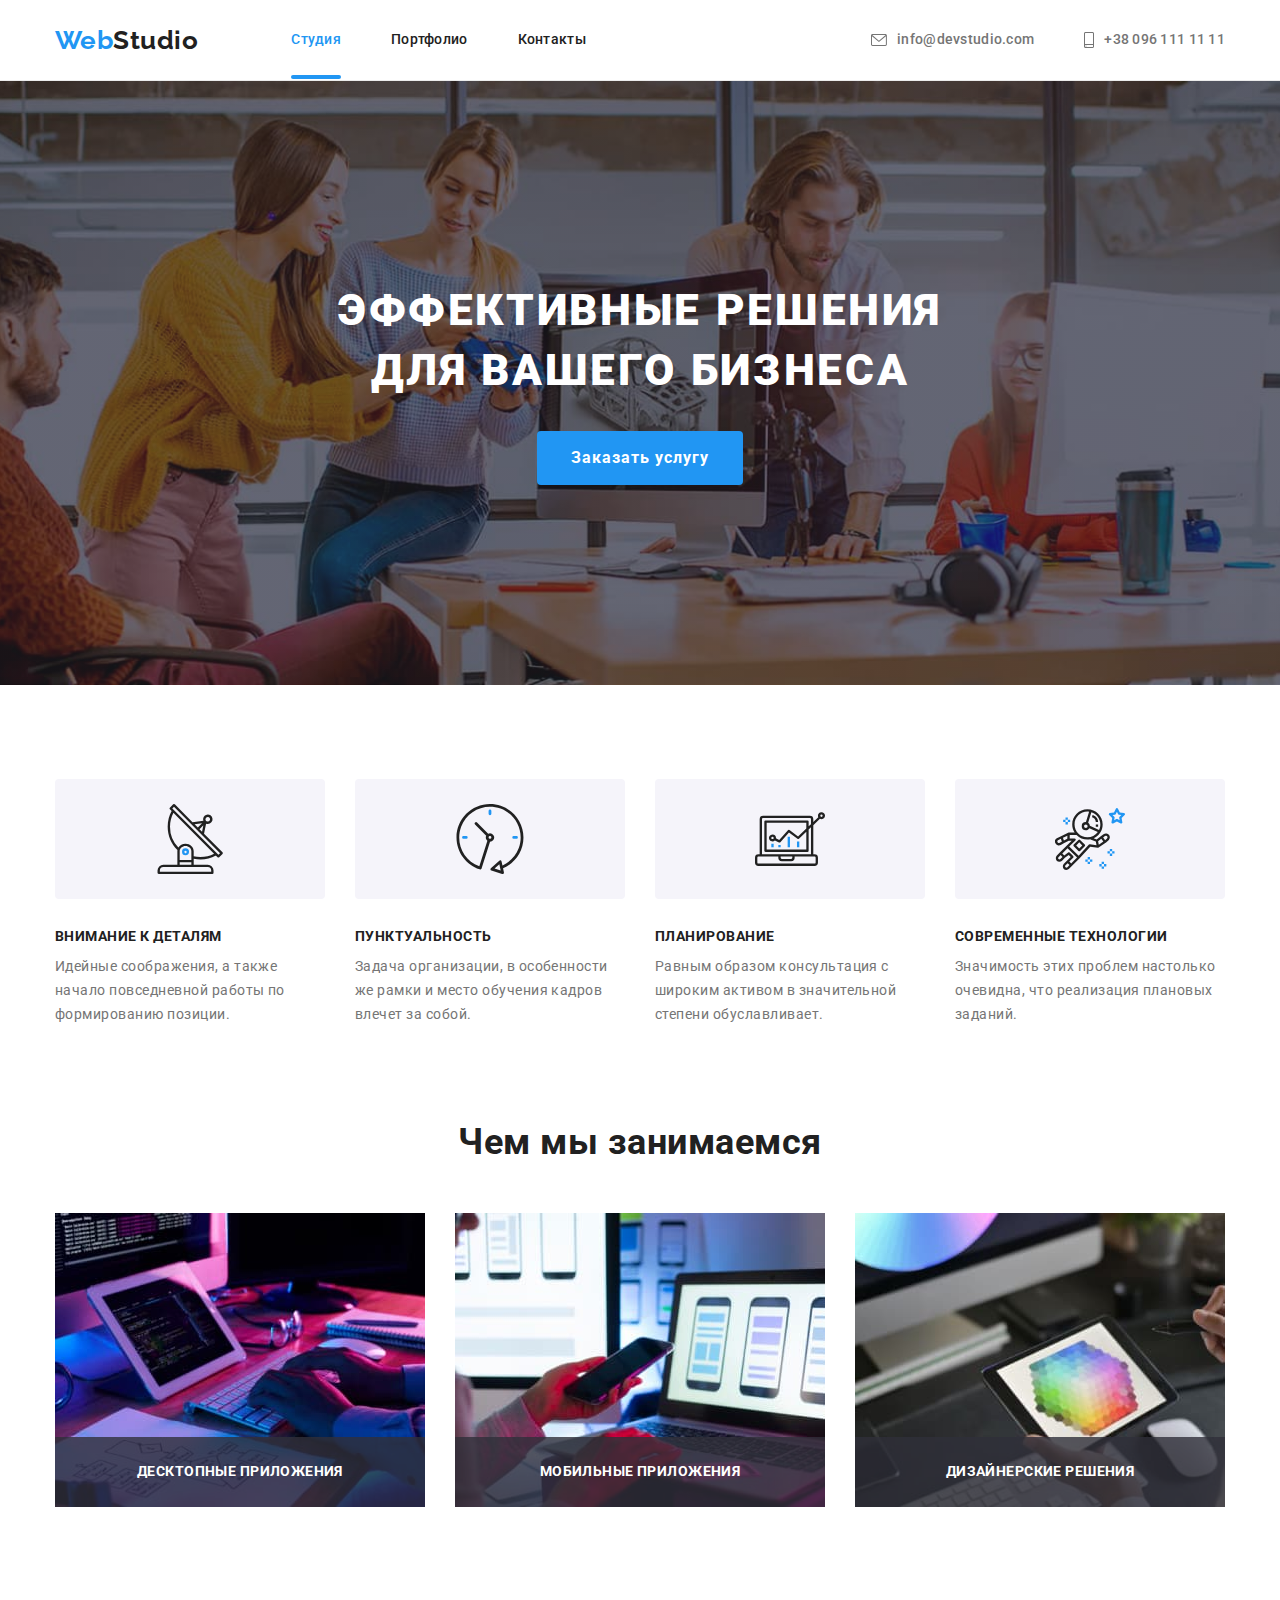
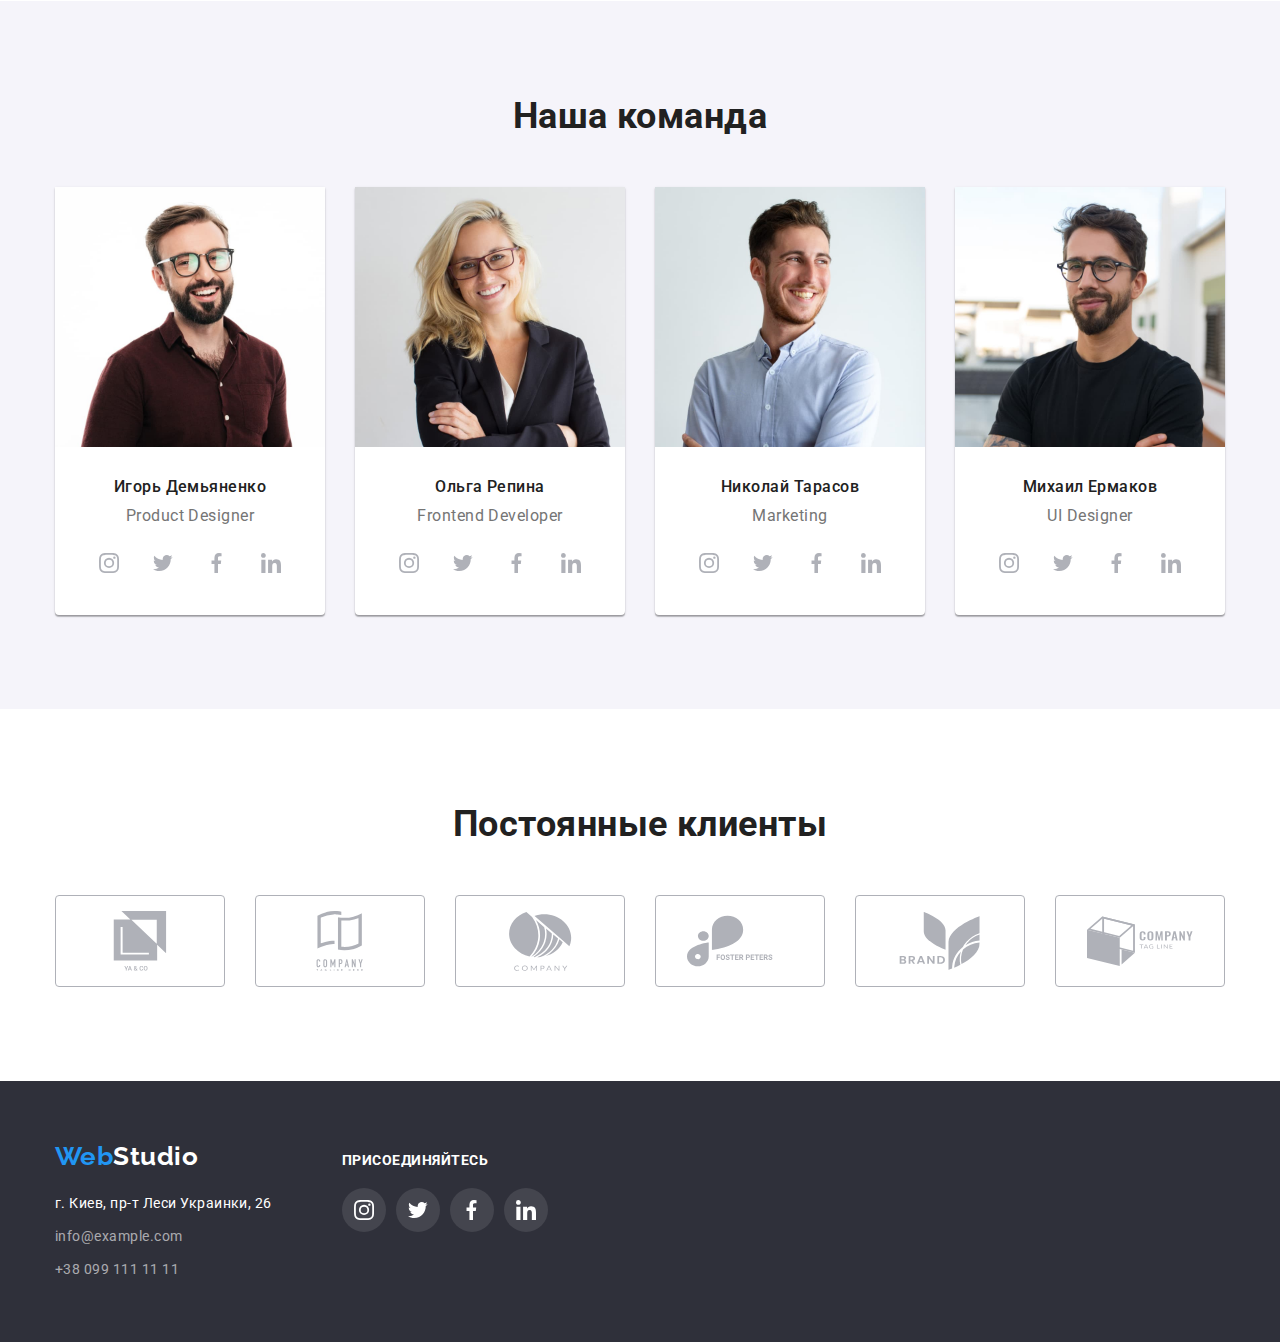
==== index.html @ 23d21b3f "+" ====
<!DOCTYPE html>
<html lang="ru">
  <head>
    <meta charset="UTF-8" />
    <meta http-equiv="X-UA-Compatible" content="IE=edge" />
    <meta name="viewport" content="width=device-width, initial-scale=1.0" />
    <title>Студия</title>
    <link
      rel="stylesheet"
      href="https://cdnjs.cloudflare.com/ajax/libs/modern-normalize/1.1.0/modern-normalize.min.css"
    />
    <link rel="preconnect" href="https://fonts.googleapis.com" />
    <link rel="preconnect" href="https://fonts.gstatic.com" crossorigin />
    <link
      href="https://fonts.googleapis.com/css2?family=Raleway:wght@700&family=Roboto:wght@400;500;700;900&display=swap"
      rel="stylesheet"
    />
    <link rel="stylesheet" href="./css/styles.css" />
  </head>
  <body>
    <!--Верхняя линия-->
    <header class="header">
      <div class="container navigation">
        <a href="./index.html" class="logo"><span class="logo-text">Web</span>Studio</a>
        <nav class="main-nav">
          <ul class="site-nav list">
            <li class="item"><a href="./index.html" class="link current">Студия</a></li>
            <li class="item"><a href="./portfolio.html" class="link">Портфолио</a></li>
            <li class="item"><a href="" class="link">Контакты</a></li>
          </ul>
        </nav>
        <ul class="contacts list">
          <li class="item">
            <a href="mailto:info@devstudio.com" class="link">
              <svg class="contacts-icon mail">
                <use href="./images/symbol.svg#icon-mail"></use>
              </svg>
              info@devstudio.com</a
            >
          </li>
          <li class="item">
            <a href="tel:+380961111111" class="link"
              ><svg class="contacts-icon">
                <use href="./images/symbol.svg#icon-phone"></use>
              </svg>
              +38 096 111 11 11</a
            >
          </li>
        </ul>
      </div>
    </header>

    <main>
      <!--Герой hero-->
      <section class="hero">
        <div class="container">
          <h1 class="hero-title">Эффективные решения для вашего бизнеса</h1>
          <button data-modal-open type="button" class="button herov">Заказать услугу</button>
        </div>
      </section>

      <!--Преимущества-->

      <section class="section nopading">
        <div class="container">
          <h2 class="visually-hidden">Почему именно мы?</h2>
          <ul class="advantage list">
            <li class="item">
              <div class="advantage-icon-place">
                <svg class="advantage-icon">
                  <use href="./images/symbol.svg#icon-group"></use>
                </svg>
              </div>
              <h3 class="title">Внимание к деталям</h3>
              <p class="text">
                Идейные соображения, а также начало повседневной работы по формированию позиции.
              </p>
            </li>
            <li class="item">
              <div class="advantage-icon-place">
                <svg class="advantage-icon">
                  <use href="./images/symbol.svg#icon-clock"></use>
                </svg>
              </div>
              <h3 class="title">Пунктуальность</h3>
              <p class="text">
                Задача организации, в особенности же рамки и место обучения кадров влечет за собой.
              </p>
            </li>
            <li class="item">
              <div class="advantage-icon-place">
                <svg class="advantage-icon">
                  <use href="./images/symbol.svg#icon-diagram"></use>
                </svg>
              </div>
              <h3 class="title">Планирование</h3>
              <p class="text">
                Равным образом консультация с широким активом в значительной степени обуславливает.
              </p>
            </li>
            <li class="item">
              <div class="advantage-icon-place">
                <svg class="advantage-icon">
                  <use href="./images/symbol.svg#icon-astronaut"></use>
                </svg>
              </div>
              <h3 class="title">Современные технологии</h3>
              <p class="text">
                Значимость этих проблем настолько очевидна, что реализация плановых заданий.
              </p>
            </li>
          </ul>
        </div>
      </section>

      <!--Чем мы занимаемся-->

      <section class="section">
        <div class="container">
          <h2 class="section-title">Чем мы занимаемся</h2>
          <ul class="examples list">
            <li class="item">
              <div class="item-icon">
                <img src="./images/1.jpg" alt="Пишем код для Windosw" width="370" />
                <p class="text">Десктопные приложения</p>
              </div>
            </li>
            <li class="item">
              <div class="item-icon">
                <img src="./images/2.jpg" alt="Пишем код для Android" width="370" />
                <p class="text">Мобильные приложения</p>
              </div>
            </li>
            <li class="item">
              <div class="item-icon">
                <img src="./images/3.jpg" alt="Пишем код для MacOS" width="370" />
                <p class="text">Дизайнерские решения</p>
              </div>
            </li>
          </ul>
        </div>
      </section>

      <!--Наша команда-->

      <section class="section second">
        <div class="container">
          <h2 class="section-title">Наша команда</h2>
          <ul class="team list">
            <li class="item">
              <img src="./images/4.jpg" alt="Фото Игоря Демьяненко" width="270" />
              <div class="team-text">
                <h3 class="title">Игорь Демьяненко</h3>
                <p class="text">Product Designer</p>
                <ul class="list social-links">
                  <li class="item">
                    <a class="social-links-icon" href="">
                      <svg class="social-icon">
                        <use href="./images/symbol.svg#icon-instagram"></use>
                      </svg>
                    </a>
                  </li>
                  <li class="item">
                    <a class="social-links-icon" href="">
                      <svg class="social-icon">
                        <use href="./images/symbol.svg#icon-twitter"></use>
                      </svg>
                    </a>
                  </li>
                  <li class="item">
                    <a class="social-links-icon" href="">
                      <svg class="social-icon">
                        <use href="./images/symbol.svg#icon-facebook"></use>
                      </svg>
                    </a>
                  </li>
                  <li class="item">
                    <a class="social-links-icon" href="">
                      <svg class="social-icon">
                        <use href="./images/symbol.svg#icon-linkedin"></use>
                      </svg>
                    </a>
                  </li>
                </ul>
              </div>
            </li>
            <li class="item">
              <img src="./images/5.jpg" alt="Фото Ольги Репиной" width="270" />
              <div class="team-text">
                <h3 class="title">Ольга Репина</h3>
                <p class="text">Frontend Developer</p>
                <ul class="list social-links">
                  <li class="item">
                    <a class="social-links-icon" href="">
                      <svg class="social-icon">
                        <use href="./images/symbol.svg#icon-instagram"></use>
                      </svg>
                    </a>
                  </li>
                  <li class="item">
                    <a class="social-links-icon" href="">
                      <svg class="social-icon">
                        <use href="./images/symbol.svg#icon-twitter"></use>
                      </svg>
                    </a>
                  </li>
                  <li class="item">
                    <a class="social-links-icon" href="">
                      <svg class="social-icon">
                        <use href="./images/symbol.svg#icon-facebook"></use>
                      </svg>
                    </a>
                  </li>
                  <li class="item">
                    <a class="social-links-icon" href="">
                      <svg class="social-icon">
                        <use href="./images/symbol.svg#icon-linkedin"></use>
                      </svg>
                    </a>
                  </li>
                </ul>
              </div>
            </li>
            <li class="item">
              <img src="./images/6.jpg" alt="Фото Николая Тарасова" width="270" />
              <div class="team-text">
                <h3 class="title">Николай Тарасов</h3>
                <p class="text">Marketing</p>
                <ul class="list social-links">
                  <li class="item">
                    <a class="social-links-icon" href="">
                      <svg class="social-icon">
                        <use href="./images/symbol.svg#icon-instagram"></use>
                      </svg>
                    </a>
                  </li>
                  <li class="item">
                    <a class="social-links-icon" href="">
                      <svg class="social-icon">
                        <use href="./images/symbol.svg#icon-twitter"></use>
                      </svg>
                    </a>
                  </li>
                  <li class="item">
                    <a class="social-links-icon" href="">
                      <svg class="social-icon">
                        <use href="./images/symbol.svg#icon-facebook"></use>
                      </svg>
                    </a>
                  </li>
                  <li class="item">
                    <a class="social-links-icon" href="">
                      <svg class="social-icon">
                        <use href="./images/symbol.svg#icon-linkedin"></use>
                      </svg>
                    </a>
                  </li>
                </ul>
              </div>
            </li>
            <li class="item">
              <img src="./images/7.jpg" alt="Фото Михаила Ермакова" width="270" />
              <div class="team-text">
                <h3 class="title">Михаил Ермаков</h3>
                <p class="text">UI Designer</p>
                <ul class="list social-links">
                  <li class="item">
                    <a class="social-links-icon" href="">
                      <svg class="social-icon">
                        <use href="./images/symbol.svg#icon-instagram"></use>
                      </svg>
                    </a>
                  </li>
                  <li class="item">
                    <a class="social-links-icon" href="">
                      <svg class="social-icon">
                        <use href="./images/symbol.svg#icon-twitter"></use>
                      </svg>
                    </a>
                  </li>
                  <li class="item">
                    <a class="social-links-icon" href="">
                      <svg class="social-icon">
                        <use href="./images/symbol.svg#icon-facebook"></use>
                      </svg>
                    </a>
                  </li>
                  <li class="item">
                    <a class="social-links-icon" href="">
                      <svg class="social-icon">
                        <use href="./images/symbol.svg#icon-linkedin"></use>
                      </svg>
                    </a>
                  </li>
                </ul>
              </div>
            </li>
          </ul>
        </div>
      </section>

      <!-- Наши клиенты -->
      <section class="section">
        <div class="container">
          <h2 class="section-title">Постоянные клиенты</h2>
          <ul class="list clients-list">
            <li class="item">
              <a class="clients-list-place" href="">
                <svg class="clients-list-icon">
                  <use href="./images/symbol.svg#icon-company-1"></use>
                </svg>
              </a>
            </li>
            <li class="item">
              <a class="clients-list-place" href="">
                <svg class="clients-list-icon">
                  <use href="./images/symbol.svg#icon-company-2"></use>
                </svg>
              </a>
            </li>
            <li class="item">
              <a class="clients-list-place" href="">
                <svg class="clients-list-icon">
                  <use href="./images/symbol.svg#icon-company-3"></use>
                </svg>
              </a>
            </li>
            <li class="item">
              <a class="clients-list-place" href="">
                <svg class="clients-list-icon">
                  <use href="./images/symbol.svg#icon-company-4"></use>
                </svg>
              </a>
            </li>
            <li class="item">
              <a class="clients-list-place" href="">
                <svg class="clients-list-icon">
                  <use href="./images/symbol.svg#icon-company-5"></use>
                </svg>
              </a>
            </li>
            <li class="item">
              <a class="clients-list-place" href="">
                <svg class="clients-list-icon">
                  <use href="./images/symbol.svg#icon-company-6"></use>
                </svg>
              </a>
            </li>
          </ul>
        </div>
      </section>
      <div class="backdrop is-hidden" data-modal>
        <div class="modal">
          <button data-modal-close class="close" type="button">
            <img src="./images/close.svg" alt="иконка закрыть окно" width="11" height="11" />
          </button>
        </div>
      </div>
    </main>
    <!--Подвал-->
    <footer class="footer">
      <div class="container footer-container">
        <div>
          <a href="./index.html" class="logo"
            ><span class="logo-text">Web</span><span class="logo-text-path">Studio</span></a
          >
          <address class="footer-address">
            <ul class="address list">
              <li class="item"><a href="" class="first">г. Киев, пр-т Леси Украинки, 26</a></li>
              <li class="item">
                <a href="mailto:info@example.com" class="link">info@example.com</a>
              </li>
              <li class="item"><a href="tel:+380991111111" class="link">+38 099 111 11 11</a></li>
            </ul>
          </address>
        </div>
        <div class="footer-links">
          <h2 class="title">Присоединяйтесь</h2>
          <ul class="list social-links">
            <li class="item">
              <a class="social-links-icon new" href="">
                <svg class="social-icon">
                  <use href="./images/symbol.svg#icon-instagram"></use>
                </svg>
              </a>
            </li>
            <li class="item">
              <a class="social-links-icon new" href="">
                <svg class="social-icon">
                  <use href="./images/symbol.svg#icon-twitter"></use>
                </svg>
              </a>
            </li>
            <li class="item">
              <a class="social-links-icon new" href="">
                <svg class="social-icon">
                  <use href="./images/symbol.svg#icon-facebook"></use>
                </svg>
              </a>
            </li>
            <li class="item">
              <a class="social-links-icon new" href="">
                <svg class="social-icon">
                  <use href="./images/symbol.svg#icon-linkedin"></use>
                </svg>
              </a>
            </li>
          </ul>
        </div>
      </div>
    </footer>
    <script src="./js/modal.js"></script>
  </body>
</html>
---- css/styles.css ----
:root {
  --primery-text-color: #757575;
  --title-text-color: #212121;
  --accent-text-color: #2196f3;
  --secondory-text-color: rgba(255, 255, 255, 0.6);
  --background-black-color: #2f303a;
  --background-white-color: #ffffff;
  --background-second-color: #e5e5e5;
  --background-alt-color: #f5f4fa;
  --border-color: #ececec;
  --border-color-second: #eeeeee;

  --icon-fill-color-primary: #afb1b8;
}
body {
  background-color: var(--background-white-color);
  color: var(--primery-text-color);
  font-family: Roboto, sans-serif;
  letter-spacing: 0.03em;
}
/* Убирает точку в списке */
.list {
  list-style: none;
}
/* Убирает подчеркивание у ссылок */
a {
  text-decoration: none;
}
img {
  display: block;
}
/* Нижняя граница у heder */
.header {
  border-bottom: 1px solid var(--border-color);
}
/* собирает весь header вместе */
.container.navigation {
  display: flex;
  align-items: center;
}
/* Скрывает логические заголовки */
.visually-hidden {
  position: absolute;
  width: 1px;
  height: 1px;
  margin: -1px;
  border: 0;
  padding: 0;

  white-space: nowrap;
  clip-path: inset(100%);
  clip: rect(0 0 0 0);
  overflow: hidden;
}
.section {
  padding-top: 94px;
  padding-bottom: 94px;
  /* border: 2px solid tomato;
  background-color: teal; */
}
/* убирает нижний падинг */
.section.nopading {
  padding-bottom: 0;
}
.container {
  /* border: 2px solid tomato; */
  padding: 0 15px;
  width: 1200px;
  margin-left: auto;
  margin-right: auto;
}
/* Логотип Logo  */
.logo {
  color: var(--title-text-color);
  font-family: Raleway, sans-serif;
  font-weight: 700;
  font-size: 26px;
  line-height: 1.19;

  /* border: 2px solid tomato; */
}
.logo-text {
  color: var(--accent-text-color);
}
/* main-nav */
.main-nav {
  margin-left: 93px;
}

/* site-nav */
.site-nav {
  display: flex;
  margin-top: 0;
  margin-bottom: 0;
  margin-left: 0;
  padding: 0;
}
.site-nav .link {
  display: block;
  padding-top: 32px;
  padding-bottom: 32px;
  /* outline: 2px solid tomato; */
}
.site-nav > .item:not(:last-child) {
  margin-right: 50px;
}

.site-nav .link {
  color: var(--title-text-color);
  font-weight: 500;
  font-size: 14px;
  line-height: 1.14;
  letter-spacing: 0.02em;

  /* css переход анимации */
  transition-property: color;
  transition-duration: 250ms;
  transition-timing-function: cubic-bezier(0.4, 0, 0.2, 1);
  transition-delay: 0ms;

  /* border: 2px solid tomato; */
}
.site-nav .link:hover,
.site-nav .link:focus {
  color: var(--accent-text-color);
}

/* показывает текущуюю страницу */

.site-nav .link.current {
  position: relative;
  display: block;
  color: var(--accent-text-color);
}

.site-nav .link.current::after {
  position: absolute;
  bottom: 1px;
  left: 0;
  content: '';
  width: 100%;
  height: 4px;
  border-radius: 2px;
  background-color: var(--accent-text-color);
}

/* contacts */
.contacts {
  display: flex;
  margin-left: auto;
  margin-top: 0;
  margin-bottom: 0;
  padding: 0;
}
.contacts > .item:not(:last-child) {
  margin-right: 50px;
}

/* иконки для heared */
.contacts-icon.mail {
  width: 16px;
  height: 12px;
}
.contacts-icon {
  width: 10px;
  height: 16px;
  margin-right: 10px;
  fill: currentColor;
}

.contacts > .item {
  display: flex;
  align-items: center;
  justify-content: center;
}
.contacts .link {
  padding-top: 32px;
  padding-bottom: 32px;
  /* outline: 2px solid tomato; */
  display: flex;
  align-items: center;
  color: var(--primery-text-color);
  font-weight: 500;
  font-size: 14px;
  line-height: 1.14;
  letter-spacing: 0.02em;

  /* css переход анимации */
  transition-property: color;
  transition-duration: 250ms;
  transition-timing-function: cubic-bezier(0.4, 0, 0.2, 1);
  transition-delay: 0ms;
}
.contacts .link:focus,
.contacts .link:hover {
  color: var(--accent-text-color);
}

/* hero */
.hero {
  text-align: center;
  padding-top: 200px;
  padding-bottom: 200px;
  background-color: var(--background-black-color);

  /* backgroung hero */
  max-width: 1600px;

  margin-left: auto;
  margin-right: auto;
  background-image: linear-gradient(to right, rgba(47, 48, 58, 0.4), rgba(47, 48, 58, 0.4)),
    url(../images/hero.jpg);
  background-repeat: no-repeat;
  background-size: cover;
  background-position: center;
}

.hero-title {
  width: 696px;
  margin-left: auto;
  margin-right: auto;
  margin-top: 0;
  margin-bottom: 30px;
  color: var(--background-white-color);
  font-weight: 900;
  font-size: 44px;
  line-height: 1.36;

  letter-spacing: 0.06em;
  text-transform: uppercase;
}
/* Заголовки h2 */
.section-title {
  margin-top: 0;
  margin-bottom: 50px;

  color: var(--title-text-color);
  font-weight: 700;
  font-size: 36px;
  line-height: 1.17;
  text-align: center;
}
/* фон не основной */

.section.second {
  background-color: var(--background-alt-color);
}

/* Преимущества advantage */
.advantage {
  display: flex;
  margin: 0;
  padding: 0;
}
.advantage-icon-place {
  display: flex;
  align-items: center;

  justify-content: center;
  width: 270px;
  height: 120px;
  /* border: 2px solid tomato; */
  margin-bottom: 30px;
  background-color: var(--background-alt-color);
  border-radius: 4px;
}
.advantage > .item {
  min-width: 270px;
}
.advantage > .item:not(:last-child) {
  margin-right: 30px;
}

/* advantage-icon Иконки */
.advantage-icon {
  height: 70px;
  width: 70px;
}

.advantage .title {
  margin-top: 0;
  margin-bottom: 10px;
  color: var(--title-text-color);
  font-weight: 700;
  font-size: 14px;
  line-height: 1.14;
  text-transform: uppercase;
}
.advantage .text {
  margin: 0;
  font-size: 14px;
  line-height: 1.71;
}

/*  <!--Чем мы занимаемся--> */
.section .examples {
  display: flex;
  flex-wrap: wrap;
  margin-top: 0;
  margin-bottom: 0;
  padding: 0;
  /* border: 2px solid tomato; */
}
.examples > .item:not(:last-child) {
  margin-right: 30px;
}
.item-icon {
  position: relative;
}
.examples .text {
  position: absolute;
  bottom: 0;

  margin: 0;
  height: 70px;
  width: 100%;
  padding-top: 27px;
  padding-bottom: 27px;
  font-weight: 700;
  font-size: 14px;
  line-height: 1.14;
  text-align: center;
  letter-spacing: 0.03em;
  text-transform: uppercase;
  background: rgba(47, 48, 58, 0.8);

  color: #ffffff;
}
/* <!--Наша команда--> */
.section .team {
  display: flex;
  text-align: center;
  margin: 0;
  padding: 0;
}
.team > .item {
  width: 270px;
  box-shadow: 0px 1px 3px rgba(0, 0, 0, 0.12), 0px 1px 1px rgba(0, 0, 0, 0.14),
    0px 2px 1px rgba(0, 0, 0, 0.2);
  border-radius: 0px 0px 4px 4px;
  background-color: var(--background-white-color);
}
.team > .item:not(:last-child) {
  margin-right: 30px;
}
.team-text {
  padding-top: 30px;
  padding-bottom: 30px;
}
.team .title {
  margin-top: 0;
  margin-bottom: 10px;
  color: var(--title-text-color);
  font-weight: 500;
  font-size: 16px;
  line-height: 1.19;
}
.team .text {
  margin-top: 0;
  margin-bottom: 16px;
  font-size: 16px;
  line-height: 1.19;
}

/* social-link */

.social-links {
  display: flex;
  justify-content: center;
  margin: 0;
  padding-left: 0;
}
.social-links > .item:not(:last-child) {
  margin-right: 10px;
}
/* ссылка с картинкой */
.social-links-icon {
  display: flex;
  justify-content: center;
  align-items: center;

  width: 44px;
  height: 44px;
  color: var(--icon-fill-color-primary);
  border-radius: 50%;
  /* css переход */
  transition-property: color, background-color;
  transition-duration: 250ms;
  transition-timing-function: cubic-bezier(0.4, 0, 0.2, 1);
  transition-delay: 0ms;
}
.social-links-icon:focus,
.social-links-icon:hover {
  background-color: var(--accent-text-color);
  color: var(--background-white-color);
}
.social-icon {
  width: 20px;
  height: 20px;
  fill: currentColor;
}

/* Кнопка!!! */
.button {
  padding: 6px 22px;
  border-radius: 4px;
  border-color: transparent;
  color: var(--title-text-color);
  background-color: var(--background-alt-color);
  font-family: inherit;
  font-weight: 500;
  font-size: 16px;
  line-height: 1.63;
  letter-spacing: 0.03em;
  cursor: pointer;
  /* css переход анимации */
  transition-property: box-shadow, color, background-color;
  transition-duration: 250ms;
  transition-timing-function: cubic-bezier(0.4, 0, 0.2, 1);
  transition-delay: 0ms;
}
.button:hover,
.button:focus {
  color: var(--background-white-color);
  background-color: var(--accent-text-color);
  box-shadow: 0px 3px 1px rgba(0, 0, 0, 0.1), 0px 1px 2px rgba(0, 0, 0, 0.08),
    0px 2px 2px rgba(0, 0, 0, 0.12);
}
.button.herov {
  padding: 10px 32px;
  color: var(--background-white-color);
  background-color: var(--accent-text-color);
  font-weight: 700;
  font-size: 16px;
  line-height: 1.88;
  letter-spacing: 0.06em;
}
.button.herov:focus,
.button.herov:hover {
  box-shadow: 0px 4px 4px rgba(0, 0, 0, 0.15);
}

/* Наши клиенты */

.clients-list {
  display: flex;
  padding-left: 0;
  margin: 0;
}
.clients-list > .item:not(:last-child) {
  margin-right: 30px;
}

.clients-list-place {
  display: flex;
  justify-content: center;
  align-items: center;
  width: 170px;
  height: 92px;
  border: 1px solid var(--icon-fill-color-primary);
  fill: var(--icon-fill-color-primary);
  border-radius: 4px;
  /* css переход анимации */
  transition-property: fill, border;
  transition-duration: 250ms;
  transition-timing-function: cubic-bezier(0.4, 0, 0.2, 1);
  transition-delay: 0ms;
}
.clients-list-place:focus,
.clients-list-place:hover {
  border: 1px solid var(--accent-text-color);
  fill: var(--accent-text-color);
}

.clients-list-icon {
  height: 60px;
  width: 106px;
}
/* backdrop  фон модального окна*/
.backdrop {
  position: fixed;
  top: 0;
  left: 0;
  width: 100%;
  height: 100%;

  opacity: 1;

  background-color: rgba(0, 0, 0, 0.2);
}

.backdrop.is-hidden {
  pointer-events: none;
  visibility: visible;
  opacity: 0;

  transition-property: opacity;
  transition-duration: 250ms;
  transition-timing-function: cubic-bezier(0.4, 0, 0.2, 1);
  transition-delay: 0ms;
}

.backdrop.is-hidden .modal {
  transform: translate(-50%, -50%) scale(1.2);
}
.modal {
  position: absolute;
  top: 50%;
  left: 50%;
  transform: scale(1) translate(-50%, -50%);

  transition-property: transform, opacity;
  transition-duration: 250ms;
  transition-timing-function: cubic-bezier(0.4, 0, 0.2, 1);
  transition-delay: 0ms;

  min-width: 528px;
  min-height: 581px;
  box-shadow: 0px 1px 3px rgba(0, 0, 0, 0.12), 0px 1px 1px rgba(0, 0, 0, 0.14),
    0px 2px 1px rgba(0, 0, 0, 0.2);
  border-radius: 4px;

  background-color: var(--background-white-color);
}
/* иконка закрытия окна */
.close {
  display: flex;
  align-items: center;
  justify-content: center;
  position: absolute;
  top: 8px;
  right: 8px;

  width: 30px;
  height: 30px;
  cursor: pointer;
  border-radius: 50%;
  border: 1px solid rgba(0, 0, 0, 0.1);
  background-color: var(--background-white-color);
}

/* footer */
.footer {
  padding-top: 60px;
  padding-bottom: 60px;
  background-color: var(--background-black-color);
}

.logo-text-path {
  color: var(--background-white-color);
}
.footer-address {
  margin-top: 20px;
}
.address {
  margin-top: 0;
  margin-bottom: 0;
  padding: 0;
  font-style: normal;
  font-size: 14px;
  line-height: 1.71;
}
.address > .item:not(:last-child) {
  margin-bottom: 9px;
}

.address .first {
  color: var(--background-white-color);
}
.address .link {
  color: var(--secondory-text-color);
  /* css переход анимации */
  transition-property: color;
  transition-duration: 250ms;
  transition-timing-function: cubic-bezier(0.4, 0, 0.2, 1);
  transition-delay: 0ms;
}
.address .link:hover,
.address .link:focus {
  color: var(--accent-text-color);
}
/* Присоединяйтесь! */
.footer-links .title {
  margin-top: 0;
  margin-bottom: 20px;
  padding: 0;
  font-weight: 700;
  font-size: 14px;
  line-height: 16px;
  text-transform: uppercase;
  color: var(--background-white-color);
}

.footer-container {
  display: flex;
  align-items: baseline;
}

.footer-links {
  margin-left: 70px;
}
/* Дополнительный класс new 
для переопределения цветов иконок */
.social-links-icon.new {
  background-color: rgba(255, 255, 255, 0.1);
  color: var(--background-white-color);
}
.social-links-icon.new:focus,
.social-links-icon.new:hover {
  background-color: var(--accent-text-color);
}

/* Страница Портфолио */
.section .filtr {
  display: flex;
  justify-content: center;
  margin-top: 0;
  margin-bottom: 50px;
}
.filtr {
  padding-left: 0;
}
.filtr > .item:not(:last-child) {
  margin-right: 8px;
}
.section .projects {
  display: flex;
  flex-wrap: wrap;
  margin: 0;
  padding: 0;
}
/* Описание карточки элементов */
.projects .about {
  position: absolute;
  top: 50%;
  left: 50%;
  transform: translate(-50%, 100%);

  margin: 0;
  width: 325px;
  font-size: 18px;
  line-height: 1.56;

  color: #ffffff;
  /* transform: translateY(100%); */
  transition-property: transform;
  transition-duration: 250ms;
  transition-timing-function: cubic-bezier(0.4, 0, 0.2, 1);
  transition-delay: 0ms;
}

/* хофер для текста при ховере на картинку
 открой текст внутри */
.projects .projects-link:focus .about,
.projects .projects-link:hover .about {
  transform: translate(-50%, -50%);
}

.overlay::before {
  position: absolute;
  display: block;
  content: '';
  background-color: #2196f3;
  width: 100%;
  height: 100%;

  transform: translateY(105%);

  transition-property: transform;
  transition-duration: 250ms;
  transition-timing-function: cubic-bezier(0.4, 0, 0.2, 1);
  transition-delay: 0ms;
}

/* ховер для элемента Before */
.projects .projects-link:focus .overlay::before,
.projects .projects-link:hover .overlay::before {
  transform: translateY(0);
}

.overlay {
  position: relative;
  overflow: hidden;
}
.projects > .item:not(:nth-child(3n)) {
  margin-right: 30px;
}
.projects > .item:not(:nth-last-child(-n + 3)) {
  margin-bottom: 30px;
}
.projects-link {
  width: 370px;
  display: block;

  transition-property: box-shadow;
  transition-duration: 250ms;
  transition-timing-function: cubic-bezier(0.4, 0, 0.2, 1);
  transition-delay: 0ms;
}
/* добавляет тень при наведении на карточку
именно на ссылку */
.projects .projects-link:focus,
.projects .projects-link:hover {
  box-shadow: 0px 1px 1px rgba(0, 0, 0, 0.12), 0px 4px 4px rgba(0, 0, 0, 0.06),
    1px 4px 6px rgba(0, 0, 0, 0.16);
}

.projects-text-name {
  padding: 20px 24px;
  border-bottom: 1px solid var(--border-color-second);
  border-left: 1px solid var(--border-color-second);
  border-right: 1px solid var(--border-color-second);
  /* background-color: tomato; */
}

.projects .title {
  padding-left: 0;

  margin-top: 0;
  margin-bottom: 4px;
  color: var(--title-text-color);
  font-weight: 700;
  font-size: 18px;
  line-height: 2;
  letter-spacing: 0.06em;
}
.projects .text {
  padding-left: 0;
  margin-top: 0;
  margin-bottom: 0;
  color: var(--primery-text-color);
  font-size: 16px;
  line-height: 1.88;
}
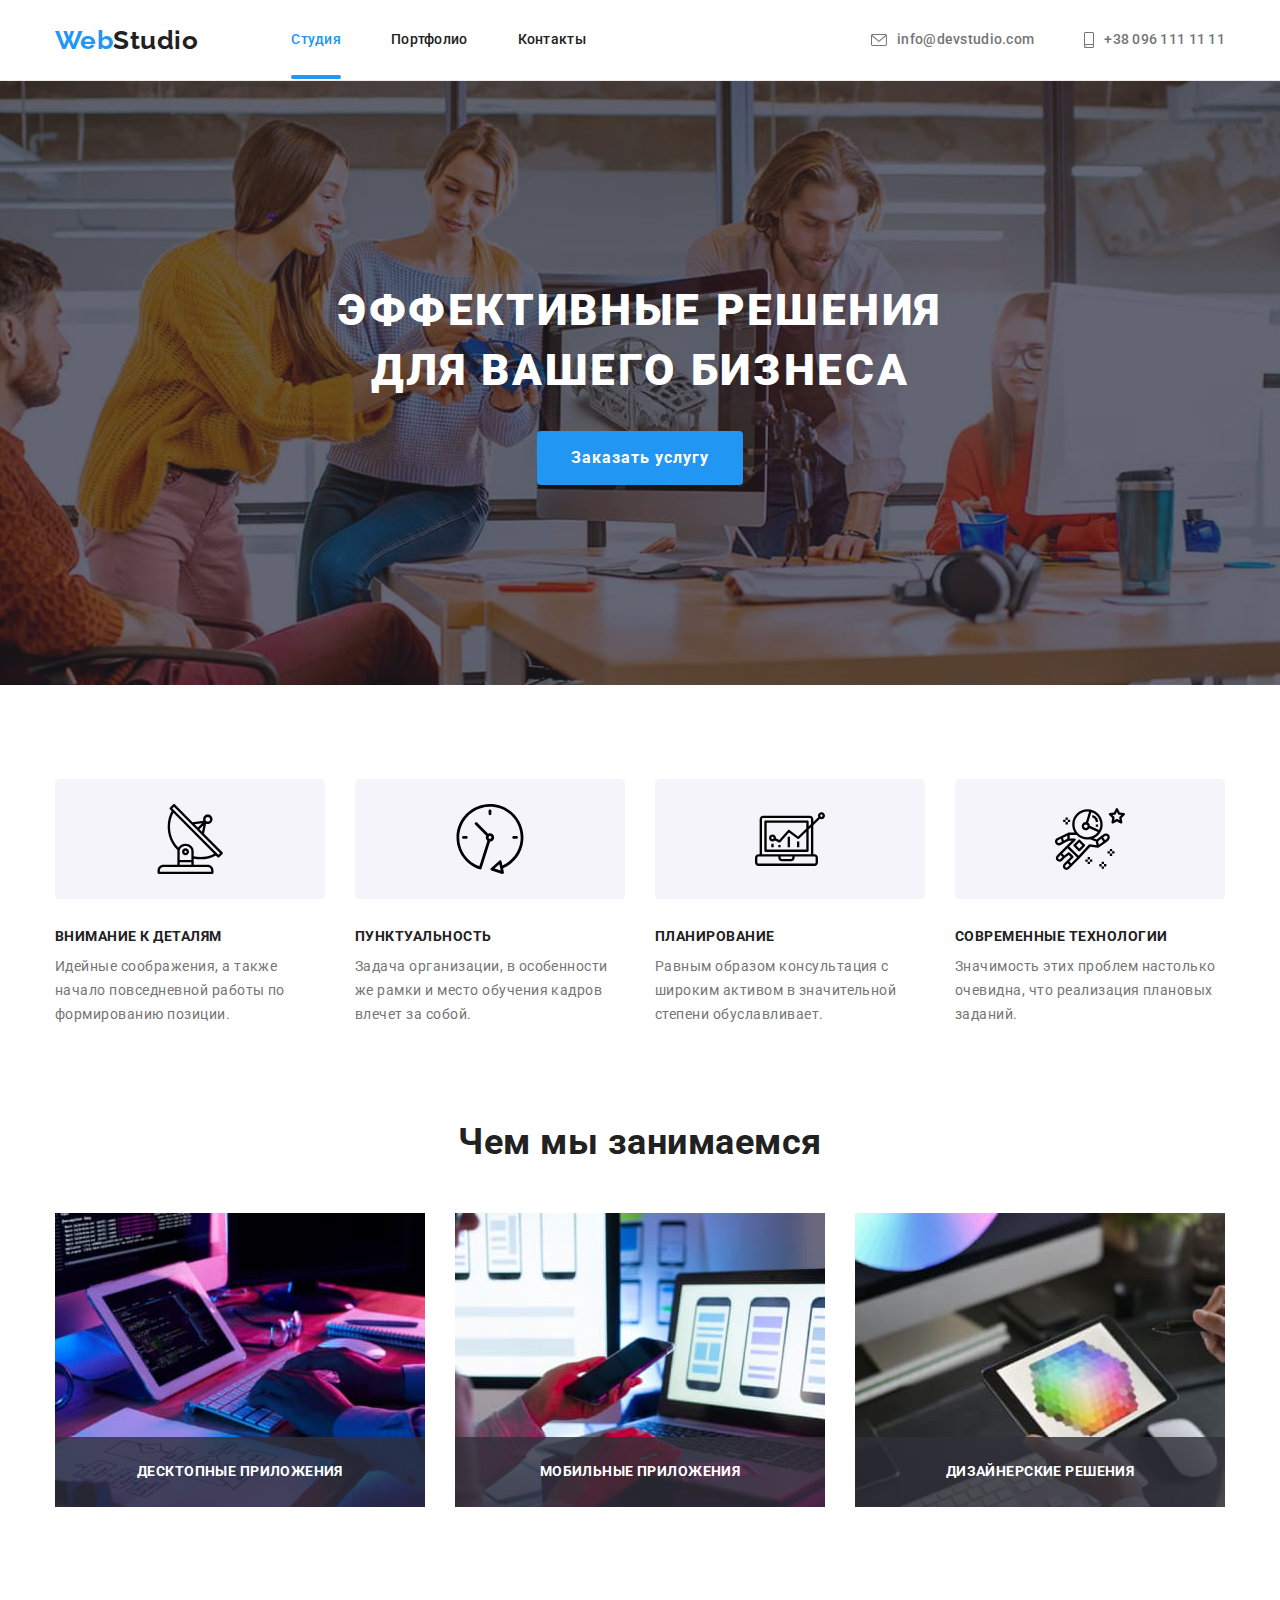
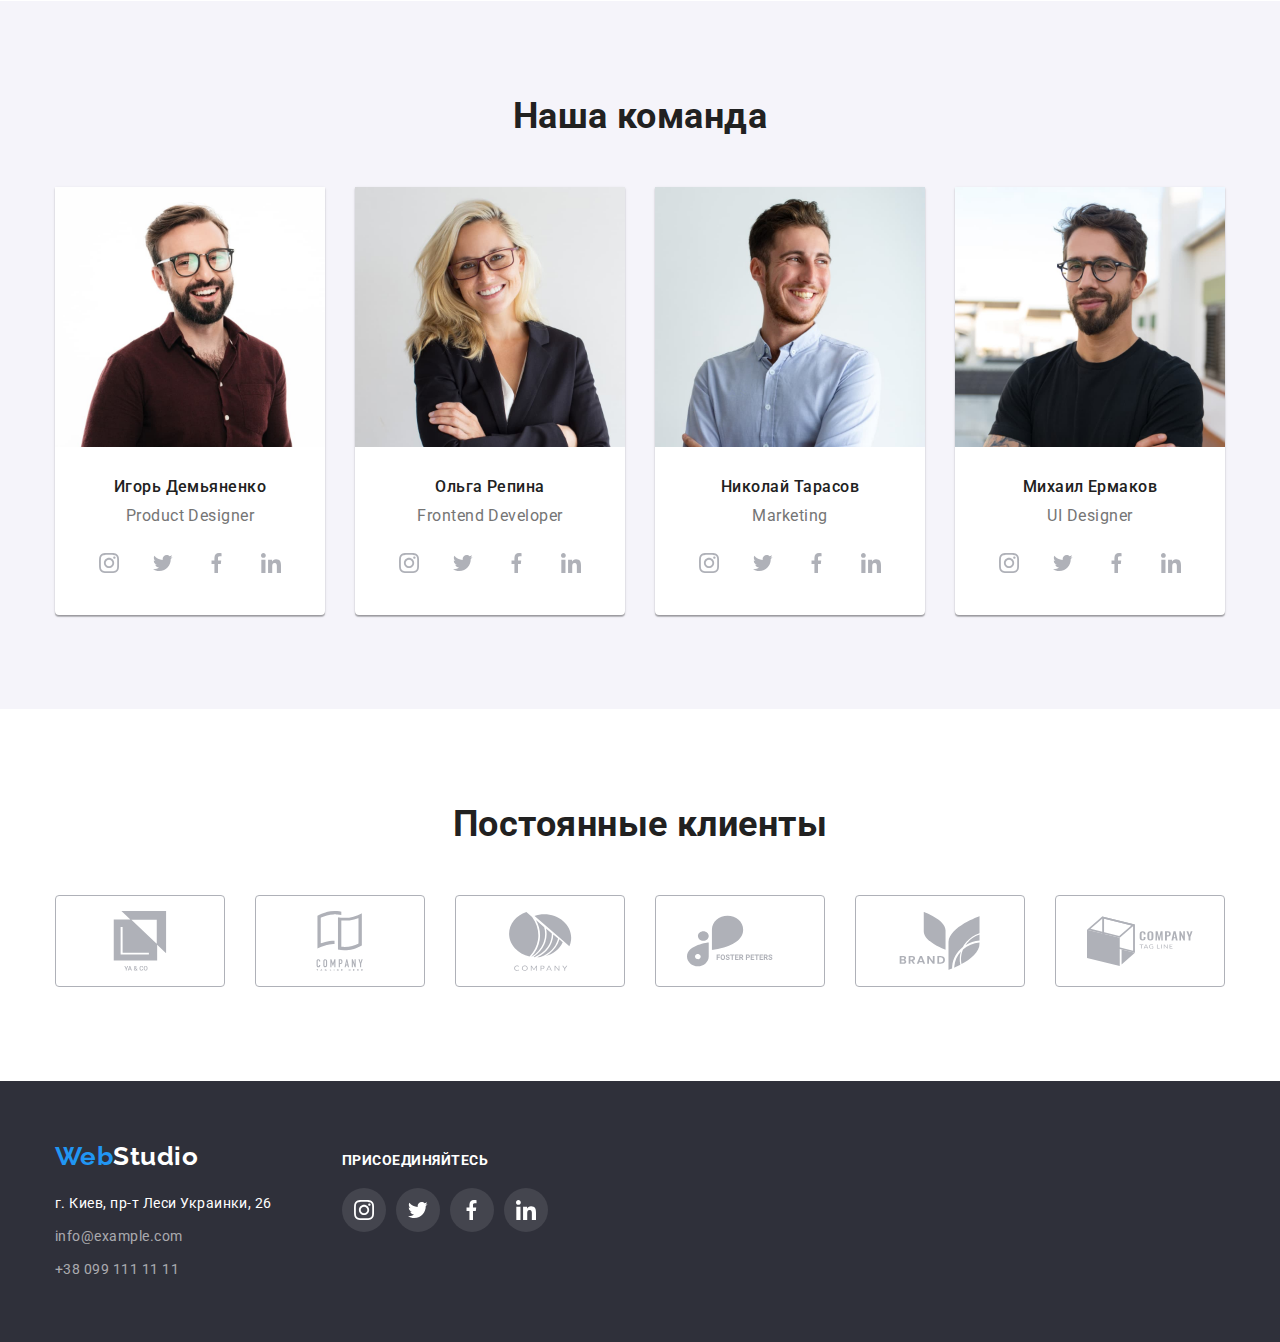
==== commit d895a106: "Почистил код" ====
--- a/index.html
+++ b/index.html
@@ -33,7 +33,7 @@
           <li class="item">
             <a href="mailto:info@devstudio.com" class="link">
               <svg class="contacts-icon mail">
-                <use href="./images/symbol.svg#icon-mail"></use>
+                <use href="./images/icons.svg#icon-mail"></use>
               </svg>
               info@devstudio.com</a
             >
@@ -41,7 +41,7 @@
           <li class="item">
             <a href="tel:+380961111111" class="link"
               ><svg class="contacts-icon">
-                <use href="./images/symbol.svg#icon-phone"></use>
+                <use href="./images/icons.svg#icon-phone"></use>
               </svg>
               +38 096 111 11 11</a
             >
@@ -68,7 +68,7 @@
             <li class="item">
               <div class="advantage-icon-place">
                 <svg class="advantage-icon">
-                  <use href="./images/symbol.svg#icon-group"></use>
+                  <use href="./images/icons.svg#icon-group"></use>
                 </svg>
               </div>
               <h3 class="title">Внимание к деталям</h3>
@@ -79,7 +79,7 @@
             <li class="item">
               <div class="advantage-icon-place">
                 <svg class="advantage-icon">
-                  <use href="./images/symbol.svg#icon-clock"></use>
+                  <use href="./images/icons.svg#icon-clock"></use>
                 </svg>
               </div>
               <h3 class="title">Пунктуальность</h3>
@@ -90,7 +90,7 @@
             <li class="item">
               <div class="advantage-icon-place">
                 <svg class="advantage-icon">
-                  <use href="./images/symbol.svg#icon-diagram"></use>
+                  <use href="./images/icons.svg#icon-diagram"></use>
                 </svg>
               </div>
               <h3 class="title">Планирование</h3>
@@ -101,7 +101,7 @@
             <li class="item">
               <div class="advantage-icon-place">
                 <svg class="advantage-icon">
-                  <use href="./images/symbol.svg#icon-astronaut"></use>
+                  <use href="./images/icons.svg#icon-astronaut"></use>
                 </svg>
               </div>
               <h3 class="title">Современные технологии</h3>
@@ -156,28 +156,28 @@
                   <li class="item">
                     <a class="social-links-icon" href="">
                       <svg class="social-icon">
-                        <use href="./images/symbol.svg#icon-instagram"></use>
-                      </svg>
-                    </a>
-                  </li>
-                  <li class="item">
-                    <a class="social-links-icon" href="">
-                      <svg class="social-icon">
-                        <use href="./images/symbol.svg#icon-twitter"></use>
-                      </svg>
-                    </a>
-                  </li>
-                  <li class="item">
-                    <a class="social-links-icon" href="">
-                      <svg class="social-icon">
-                        <use href="./images/symbol.svg#icon-facebook"></use>
-                      </svg>
-                    </a>
-                  </li>
-                  <li class="item">
-                    <a class="social-links-icon" href="">
-                      <svg class="social-icon">
-                        <use href="./images/symbol.svg#icon-linkedin"></use>
+                        <use href="./images/icons.svg#icon-instagram"></use>
+                      </svg>
+                    </a>
+                  </li>
+                  <li class="item">
+                    <a class="social-links-icon" href="">
+                      <svg class="social-icon">
+                        <use href="./images/icons.svg#icon-twitter"></use>
+                      </svg>
+                    </a>
+                  </li>
+                  <li class="item">
+                    <a class="social-links-icon" href="">
+                      <svg class="social-icon">
+                        <use href="./images/icons.svg#icon-facebook"></use>
+                      </svg>
+                    </a>
+                  </li>
+                  <li class="item">
+                    <a class="social-links-icon" href="">
+                      <svg class="social-icon">
+                        <use href="./images/icons.svg#icon-linkedin"></use>
                       </svg>
                     </a>
                   </li>
@@ -193,28 +193,28 @@
                   <li class="item">
                     <a class="social-links-icon" href="">
                       <svg class="social-icon">
-                        <use href="./images/symbol.svg#icon-instagram"></use>
-                      </svg>
-                    </a>
-                  </li>
-                  <li class="item">
-                    <a class="social-links-icon" href="">
-                      <svg class="social-icon">
-                        <use href="./images/symbol.svg#icon-twitter"></use>
-                      </svg>
-                    </a>
-                  </li>
-                  <li class="item">
-                    <a class="social-links-icon" href="">
-                      <svg class="social-icon">
-                        <use href="./images/symbol.svg#icon-facebook"></use>
-                      </svg>
-                    </a>
-                  </li>
-                  <li class="item">
-                    <a class="social-links-icon" href="">
-                      <svg class="social-icon">
-                        <use href="./images/symbol.svg#icon-linkedin"></use>
+                        <use href="./images/icons.svg#icon-instagram"></use>
+                      </svg>
+                    </a>
+                  </li>
+                  <li class="item">
+                    <a class="social-links-icon" href="">
+                      <svg class="social-icon">
+                        <use href="./images/icons.svg#icon-twitter"></use>
+                      </svg>
+                    </a>
+                  </li>
+                  <li class="item">
+                    <a class="social-links-icon" href="">
+                      <svg class="social-icon">
+                        <use href="./images/icons.svg#icon-facebook"></use>
+                      </svg>
+                    </a>
+                  </li>
+                  <li class="item">
+                    <a class="social-links-icon" href="">
+                      <svg class="social-icon">
+                        <use href="./images/icons.svg#icon-linkedin"></use>
                       </svg>
                     </a>
                   </li>
@@ -230,28 +230,28 @@
                   <li class="item">
                     <a class="social-links-icon" href="">
                       <svg class="social-icon">
-                        <use href="./images/symbol.svg#icon-instagram"></use>
-                      </svg>
-                    </a>
-                  </li>
-                  <li class="item">
-                    <a class="social-links-icon" href="">
-                      <svg class="social-icon">
-                        <use href="./images/symbol.svg#icon-twitter"></use>
-                      </svg>
-                    </a>
-                  </li>
-                  <li class="item">
-                    <a class="social-links-icon" href="">
-                      <svg class="social-icon">
-                        <use href="./images/symbol.svg#icon-facebook"></use>
-                      </svg>
-                    </a>
-                  </li>
-                  <li class="item">
-                    <a class="social-links-icon" href="">
-                      <svg class="social-icon">
-                        <use href="./images/symbol.svg#icon-linkedin"></use>
+                        <use href="./images/icons.svg#icon-instagram"></use>
+                      </svg>
+                    </a>
+                  </li>
+                  <li class="item">
+                    <a class="social-links-icon" href="">
+                      <svg class="social-icon">
+                        <use href="./images/icons.svg#icon-twitter"></use>
+                      </svg>
+                    </a>
+                  </li>
+                  <li class="item">
+                    <a class="social-links-icon" href="">
+                      <svg class="social-icon">
+                        <use href="./images/icons.svg#icon-facebook"></use>
+                      </svg>
+                    </a>
+                  </li>
+                  <li class="item">
+                    <a class="social-links-icon" href="">
+                      <svg class="social-icon">
+                        <use href="./images/icons.svg#icon-linkedin"></use>
                       </svg>
                     </a>
                   </li>
@@ -267,28 +267,28 @@
                   <li class="item">
                     <a class="social-links-icon" href="">
                       <svg class="social-icon">
-                        <use href="./images/symbol.svg#icon-instagram"></use>
-                      </svg>
-                    </a>
-                  </li>
-                  <li class="item">
-                    <a class="social-links-icon" href="">
-                      <svg class="social-icon">
-                        <use href="./images/symbol.svg#icon-twitter"></use>
-                      </svg>
-                    </a>
-                  </li>
-                  <li class="item">
-                    <a class="social-links-icon" href="">
-                      <svg class="social-icon">
-                        <use href="./images/symbol.svg#icon-facebook"></use>
-                      </svg>
-                    </a>
-                  </li>
-                  <li class="item">
-                    <a class="social-links-icon" href="">
-                      <svg class="social-icon">
-                        <use href="./images/symbol.svg#icon-linkedin"></use>
+                        <use href="./images/icons.svg#icon-instagram"></use>
+                      </svg>
+                    </a>
+                  </li>
+                  <li class="item">
+                    <a class="social-links-icon" href="">
+                      <svg class="social-icon">
+                        <use href="./images/icons.svg#icon-twitter"></use>
+                      </svg>
+                    </a>
+                  </li>
+                  <li class="item">
+                    <a class="social-links-icon" href="">
+                      <svg class="social-icon">
+                        <use href="./images/icons.svg#icon-facebook"></use>
+                      </svg>
+                    </a>
+                  </li>
+                  <li class="item">
+                    <a class="social-links-icon" href="">
+                      <svg class="social-icon">
+                        <use href="./images/icons.svg#icon-linkedin"></use>
                       </svg>
                     </a>
                   </li>
@@ -307,56 +307,61 @@
             <li class="item">
               <a class="clients-list-place" href="">
                 <svg class="clients-list-icon">
-                  <use href="./images/symbol.svg#icon-company-1"></use>
-                </svg>
-              </a>
-            </li>
-            <li class="item">
-              <a class="clients-list-place" href="">
-                <svg class="clients-list-icon">
-                  <use href="./images/symbol.svg#icon-company-2"></use>
-                </svg>
-              </a>
-            </li>
-            <li class="item">
-              <a class="clients-list-place" href="">
-                <svg class="clients-list-icon">
-                  <use href="./images/symbol.svg#icon-company-3"></use>
-                </svg>
-              </a>
-            </li>
-            <li class="item">
-              <a class="clients-list-place" href="">
-                <svg class="clients-list-icon">
-                  <use href="./images/symbol.svg#icon-company-4"></use>
-                </svg>
-              </a>
-            </li>
-            <li class="item">
-              <a class="clients-list-place" href="">
-                <svg class="clients-list-icon">
-                  <use href="./images/symbol.svg#icon-company-5"></use>
-                </svg>
-              </a>
-            </li>
-            <li class="item">
-              <a class="clients-list-place" href="">
-                <svg class="clients-list-icon">
-                  <use href="./images/symbol.svg#icon-company-6"></use>
+                  <use href="./images/icons.svg#icon-company-1"></use>
+                </svg>
+              </a>
+            </li>
+            <li class="item">
+              <a class="clients-list-place" href="">
+                <svg class="clients-list-icon">
+                  <use href="./images/icons.svg#icon-company-2"></use>
+                </svg>
+              </a>
+            </li>
+            <li class="item">
+              <a class="clients-list-place" href="">
+                <svg class="clients-list-icon">
+                  <use href="./images/icons.svg#icon-company-3"></use>
+                </svg>
+              </a>
+            </li>
+            <li class="item">
+              <a class="clients-list-place" href="">
+                <svg class="clients-list-icon">
+                  <use href="./images/icons.svg#icon-company-4"></use>
+                </svg>
+              </a>
+            </li>
+            <li class="item">
+              <a class="clients-list-place" href="">
+                <svg class="clients-list-icon">
+                  <use href="./images/icons.svg#icon-company-5"></use>
+                </svg>
+              </a>
+            </li>
+            <li class="item">
+              <a class="clients-list-place" href="">
+                <svg class="clients-list-icon">
+                  <use href="./images/icons.svg#icon-company-6"></use>
                 </svg>
               </a>
             </li>
           </ul>
         </div>
       </section>
+
+      <!-- Модальное окно -->
       <div class="backdrop is-hidden" data-modal>
         <div class="modal">
           <button data-modal-close class="close" type="button">
-            <img src="./images/close.svg" alt="иконка закрыть окно" width="11" height="11" />
+            <svg class="modal-close-icon">
+              <use href="./images/icons.svg#icon-close"></use>
+            </svg>
           </button>
         </div>
       </div>
     </main>
+
     <!--Подвал-->
     <footer class="footer">
       <div class="container footer-container">
@@ -380,28 +385,28 @@
             <li class="item">
               <a class="social-links-icon new" href="">
                 <svg class="social-icon">
-                  <use href="./images/symbol.svg#icon-instagram"></use>
+                  <use href="./images/icons.svg#icon-instagram"></use>
                 </svg>
               </a>
             </li>
             <li class="item">
               <a class="social-links-icon new" href="">
                 <svg class="social-icon">
-                  <use href="./images/symbol.svg#icon-twitter"></use>
+                  <use href="./images/icons.svg#icon-twitter"></use>
                 </svg>
               </a>
             </li>
             <li class="item">
               <a class="social-links-icon new" href="">
                 <svg class="social-icon">
-                  <use href="./images/symbol.svg#icon-facebook"></use>
+                  <use href="./images/icons.svg#icon-facebook"></use>
                 </svg>
               </a>
             </li>
             <li class="item">
               <a class="social-links-icon new" href="">
                 <svg class="social-icon">
-                  <use href="./images/symbol.svg#icon-linkedin"></use>
+                  <use href="./images/icons.svg#icon-linkedin"></use>
                 </svg>
               </a>
             </li>
--- a/css/styles.css
+++ b/css/styles.css
@@ -2,6 +2,7 @@
   --primery-text-color: #757575;
   --title-text-color: #212121;
   --accent-text-color: #2196f3;
+  --alt-accent-color: #188ce8;
   --secondory-text-color: rgba(255, 255, 255, 0.6);
   --background-black-color: #2f303a;
   --background-white-color: #ffffff;
@@ -9,35 +10,41 @@
   --background-alt-color: #f5f4fa;
   --border-color: #ececec;
   --border-color-second: #eeeeee;
-
   --icon-fill-color-primary: #afb1b8;
 }
+
 body {
   background-color: var(--background-white-color);
   color: var(--primery-text-color);
   font-family: Roboto, sans-serif;
   letter-spacing: 0.03em;
 }
+
 /* Убирает точку в списке */
 .list {
   list-style: none;
 }
+
 /* Убирает подчеркивание у ссылок */
 a {
   text-decoration: none;
 }
+
 img {
   display: block;
 }
+
 /* Нижняя граница у heder */
 .header {
   border-bottom: 1px solid var(--border-color);
 }
+
 /* собирает весь header вместе */
 .container.navigation {
   display: flex;
   align-items: center;
 }
+
 /* Скрывает логические заголовки */
 .visually-hidden {
   position: absolute;
@@ -52,23 +59,24 @@
   clip: rect(0 0 0 0);
   overflow: hidden;
 }
+
 .section {
   padding-top: 94px;
   padding-bottom: 94px;
-  /* border: 2px solid tomato;
-  background-color: teal; */
-}
+}
+
 /* убирает нижний падинг */
 .section.nopading {
   padding-bottom: 0;
 }
+
 .container {
-  /* border: 2px solid tomato; */
   padding: 0 15px;
   width: 1200px;
   margin-left: auto;
   margin-right: auto;
 }
+
 /* Логотип Logo  */
 .logo {
   color: var(--title-text-color);
@@ -76,12 +84,12 @@
   font-weight: 700;
   font-size: 26px;
   line-height: 1.19;
-
-  /* border: 2px solid tomato; */
-}
+}
+
 .logo-text {
   color: var(--accent-text-color);
 }
+
 /* main-nav */
 .main-nav {
   margin-left: 93px;
@@ -95,12 +103,13 @@
   margin-left: 0;
   padding: 0;
 }
+
 .site-nav .link {
   display: block;
   padding-top: 32px;
   padding-bottom: 32px;
-  /* outline: 2px solid tomato; */
-}
+}
+
 .site-nav > .item:not(:last-child) {
   margin-right: 50px;
 }
@@ -117,8 +126,6 @@
   transition-duration: 250ms;
   transition-timing-function: cubic-bezier(0.4, 0, 0.2, 1);
   transition-delay: 0ms;
-
-  /* border: 2px solid tomato; */
 }
 .site-nav .link:hover,
 .site-nav .link:focus {
@@ -126,13 +133,12 @@
 }
 
 /* показывает текущуюю страницу */
-
 .site-nav .link.current {
   position: relative;
   display: block;
   color: var(--accent-text-color);
 }
-
+/* добавляет подчеркивание текужей странице */
 .site-nav .link.current::after {
   position: absolute;
   bottom: 1px;
@@ -152,6 +158,7 @@
   margin-bottom: 0;
   padding: 0;
 }
+
 .contacts > .item:not(:last-child) {
   margin-right: 50px;
 }
@@ -161,6 +168,7 @@
   width: 16px;
   height: 12px;
 }
+
 .contacts-icon {
   width: 10px;
   height: 16px;
@@ -173,12 +181,13 @@
   align-items: center;
   justify-content: center;
 }
+
 .contacts .link {
+  display: flex;
+  align-items: center;
   padding-top: 32px;
   padding-bottom: 32px;
-  /* outline: 2px solid tomato; */
-  display: flex;
-  align-items: center;
+
   color: var(--primery-text-color);
   font-weight: 500;
   font-size: 14px;
@@ -191,6 +200,7 @@
   transition-timing-function: cubic-bezier(0.4, 0, 0.2, 1);
   transition-delay: 0ms;
 }
+
 .contacts .link:focus,
 .contacts .link:hover {
   color: var(--accent-text-color);
@@ -201,13 +211,12 @@
   text-align: center;
   padding-top: 200px;
   padding-bottom: 200px;
-  background-color: var(--background-black-color);
-
-  /* backgroung hero */
   max-width: 1600px;
 
   margin-left: auto;
   margin-right: auto;
+
+  background-color: var(--background-black-color);
   background-image: linear-gradient(to right, rgba(47, 48, 58, 0.4), rgba(47, 48, 58, 0.4)),
     url(../images/hero.jpg);
   background-repeat: no-repeat;
@@ -221,14 +230,15 @@
   margin-right: auto;
   margin-top: 0;
   margin-bottom: 30px;
-  color: var(--background-white-color);
+
   font-weight: 900;
   font-size: 44px;
   line-height: 1.36;
-
   letter-spacing: 0.06em;
   text-transform: uppercase;
-}
+  color: var(--background-white-color);
+}
+
 /* Заголовки h2 */
 .section-title {
   margin-top: 0;
@@ -252,6 +262,7 @@
   margin: 0;
   padding: 0;
 }
+
 .advantage-icon-place {
   display: flex;
   align-items: center;
@@ -264,9 +275,11 @@
   background-color: var(--background-alt-color);
   border-radius: 4px;
 }
+
 .advantage > .item {
   min-width: 270px;
 }
+
 .advantage > .item:not(:last-child) {
   margin-right: 30px;
 }
@@ -286,6 +299,7 @@
   line-height: 1.14;
   text-transform: uppercase;
 }
+
 .advantage .text {
   margin: 0;
   font-size: 14px;
@@ -299,23 +313,26 @@
   margin-top: 0;
   margin-bottom: 0;
   padding: 0;
-  /* border: 2px solid tomato; */
-}
+}
+
 .examples > .item:not(:last-child) {
   margin-right: 30px;
 }
+
 .item-icon {
   position: relative;
 }
+
 .examples .text {
   position: absolute;
   bottom: 0;
-
   margin: 0;
+
   height: 70px;
   width: 100%;
   padding-top: 27px;
   padding-bottom: 27px;
+
   font-weight: 700;
   font-size: 14px;
   line-height: 1.14;
@@ -323,9 +340,9 @@
   letter-spacing: 0.03em;
   text-transform: uppercase;
   background: rgba(47, 48, 58, 0.8);
-
-  color: #ffffff;
-}
+  color: var(--background-white-color);
+}
+
 /* <!--Наша команда--> */
 .section .team {
   display: flex;
@@ -333,6 +350,7 @@
   margin: 0;
   padding: 0;
 }
+
 .team > .item {
   width: 270px;
   box-shadow: 0px 1px 3px rgba(0, 0, 0, 0.12), 0px 1px 1px rgba(0, 0, 0, 0.14),
@@ -340,39 +358,46 @@
   border-radius: 0px 0px 4px 4px;
   background-color: var(--background-white-color);
 }
+
 .team > .item:not(:last-child) {
   margin-right: 30px;
 }
+
 .team-text {
   padding-top: 30px;
   padding-bottom: 30px;
 }
+
 .team .title {
   margin-top: 0;
   margin-bottom: 10px;
+
   color: var(--title-text-color);
   font-weight: 500;
   font-size: 16px;
   line-height: 1.19;
 }
+
 .team .text {
   margin-top: 0;
   margin-bottom: 16px;
+
   font-size: 16px;
   line-height: 1.19;
 }
 
 /* social-link */
-
 .social-links {
   display: flex;
   justify-content: center;
   margin: 0;
   padding-left: 0;
 }
+
 .social-links > .item:not(:last-child) {
   margin-right: 10px;
 }
+
 /* ссылка с картинкой */
 .social-links-icon {
   display: flex;
@@ -383,17 +408,20 @@
   height: 44px;
   color: var(--icon-fill-color-primary);
   border-radius: 50%;
+
   /* css переход */
   transition-property: color, background-color;
   transition-duration: 250ms;
   transition-timing-function: cubic-bezier(0.4, 0, 0.2, 1);
   transition-delay: 0ms;
 }
+
 .social-links-icon:focus,
 .social-links-icon:hover {
   background-color: var(--accent-text-color);
   color: var(--background-white-color);
 }
+
 .social-icon {
   width: 20px;
   height: 20px;
@@ -404,21 +432,25 @@
 .button {
   padding: 6px 22px;
   border-radius: 4px;
+
   border-color: transparent;
   color: var(--title-text-color);
   background-color: var(--background-alt-color);
+
   font-family: inherit;
   font-weight: 500;
   font-size: 16px;
   line-height: 1.63;
   letter-spacing: 0.03em;
   cursor: pointer;
+
   /* css переход анимации */
   transition-property: box-shadow, color, background-color;
   transition-duration: 250ms;
   transition-timing-function: cubic-bezier(0.4, 0, 0.2, 1);
   transition-delay: 0ms;
 }
+
 .button:hover,
 .button:focus {
   color: var(--background-white-color);
@@ -426,6 +458,7 @@
   box-shadow: 0px 3px 1px rgba(0, 0, 0, 0.1), 0px 1px 2px rgba(0, 0, 0, 0.08),
     0px 2px 2px rgba(0, 0, 0, 0.12);
 }
+
 .button.herov {
   padding: 10px 32px;
   color: var(--background-white-color);
@@ -438,6 +471,7 @@
 .button.herov:focus,
 .button.herov:hover {
   box-shadow: 0px 4px 4px rgba(0, 0, 0, 0.15);
+  background-color: var(--alt-accent-color);
 }
 
 /* Наши клиенты */
@@ -466,6 +500,7 @@
   transition-timing-function: cubic-bezier(0.4, 0, 0.2, 1);
   transition-delay: 0ms;
 }
+
 .clients-list-place:focus,
 .clients-list-place:hover {
   border: 1px solid var(--accent-text-color);
@@ -476,6 +511,7 @@
   height: 60px;
   width: 106px;
 }
+
 /* backdrop  фон модального окна*/
 .backdrop {
   position: fixed;
@@ -503,6 +539,7 @@
 .backdrop.is-hidden .modal {
   transform: translate(-50%, -50%) scale(1.2);
 }
+
 .modal {
   position: absolute;
   top: 50%;
@@ -522,7 +559,8 @@
 
   background-color: var(--background-white-color);
 }
-/* иконка закрытия окна */
+
+/* Кнопка-иконка закрытия окна */
 .close {
   display: flex;
   align-items: center;
@@ -534,9 +572,26 @@
   width: 30px;
   height: 30px;
   cursor: pointer;
+
   border-radius: 50%;
   border: 1px solid rgba(0, 0, 0, 0.1);
   background-color: var(--background-white-color);
+  color: #000000;
+
+  transition-property: color;
+  transition-duration: 250ms;
+  transition-timing-function: cubic-bezier(0.4, 0, 0.2, 1);
+  transition-delay: 0ms;
+}
+
+.modal-close-icon {
+  width: 11px;
+  height: 11px;
+  fill: currentColor;
+}
+
+.close:hover {
+  color: var(--accent-text-color);
 }
 
 /* footer */
@@ -549,9 +604,11 @@
 .logo-text-path {
   color: var(--background-white-color);
 }
+
 .footer-address {
   margin-top: 20px;
 }
+
 .address {
   margin-top: 0;
   margin-bottom: 0;
@@ -560,6 +617,7 @@
   font-size: 14px;
   line-height: 1.71;
 }
+
 .address > .item:not(:last-child) {
   margin-bottom: 9px;
 }
@@ -567,6 +625,7 @@
 .address .first {
   color: var(--background-white-color);
 }
+
 .address .link {
   color: var(--secondory-text-color);
   /* css переход анимации */
@@ -575,10 +634,12 @@
   transition-timing-function: cubic-bezier(0.4, 0, 0.2, 1);
   transition-delay: 0ms;
 }
+
 .address .link:hover,
 .address .link:focus {
   color: var(--accent-text-color);
 }
+
 /* Присоединяйтесь! */
 .footer-links .title {
   margin-top: 0;
@@ -599,6 +660,7 @@
 .footer-links {
   margin-left: 70px;
 }
+
 /* Дополнительный класс new 
 для переопределения цветов иконок */
 .social-links-icon.new {
@@ -617,18 +679,22 @@
   margin-top: 0;
   margin-bottom: 50px;
 }
+
 .filtr {
   padding-left: 0;
 }
+
 .filtr > .item:not(:last-child) {
   margin-right: 8px;
 }
+
 .section .projects {
   display: flex;
   flex-wrap: wrap;
   margin: 0;
   padding: 0;
 }
+
 /* Описание карточки элементов */
 .projects .about {
   position: absolute;
@@ -641,12 +707,13 @@
   font-size: 18px;
   line-height: 1.56;
 
-  color: #ffffff;
   /* transform: translateY(100%); */
   transition-property: transform;
   transition-duration: 250ms;
   transition-timing-function: cubic-bezier(0.4, 0, 0.2, 1);
   transition-delay: 0ms;
+
+  color: var(--background-white-color);
 }
 
 /* хофер для текста при ховере на картинку
@@ -682,12 +749,15 @@
   position: relative;
   overflow: hidden;
 }
+
 .projects > .item:not(:nth-child(3n)) {
   margin-right: 30px;
 }
+
 .projects > .item:not(:nth-last-child(-n + 3)) {
   margin-bottom: 30px;
 }
+
 .projects-link {
   width: 370px;
   display: block;
@@ -697,6 +767,7 @@
   transition-timing-function: cubic-bezier(0.4, 0, 0.2, 1);
   transition-delay: 0ms;
 }
+
 /* добавляет тень при наведении на карточку
 именно на ссылку */
 .projects .projects-link:focus,
@@ -715,9 +786,9 @@
 
 .projects .title {
   padding-left: 0;
-
   margin-top: 0;
   margin-bottom: 4px;
+
   color: var(--title-text-color);
   font-weight: 700;
   font-size: 18px;
@@ -728,6 +799,7 @@
   padding-left: 0;
   margin-top: 0;
   margin-bottom: 0;
+
   color: var(--primery-text-color);
   font-size: 16px;
   line-height: 1.88;
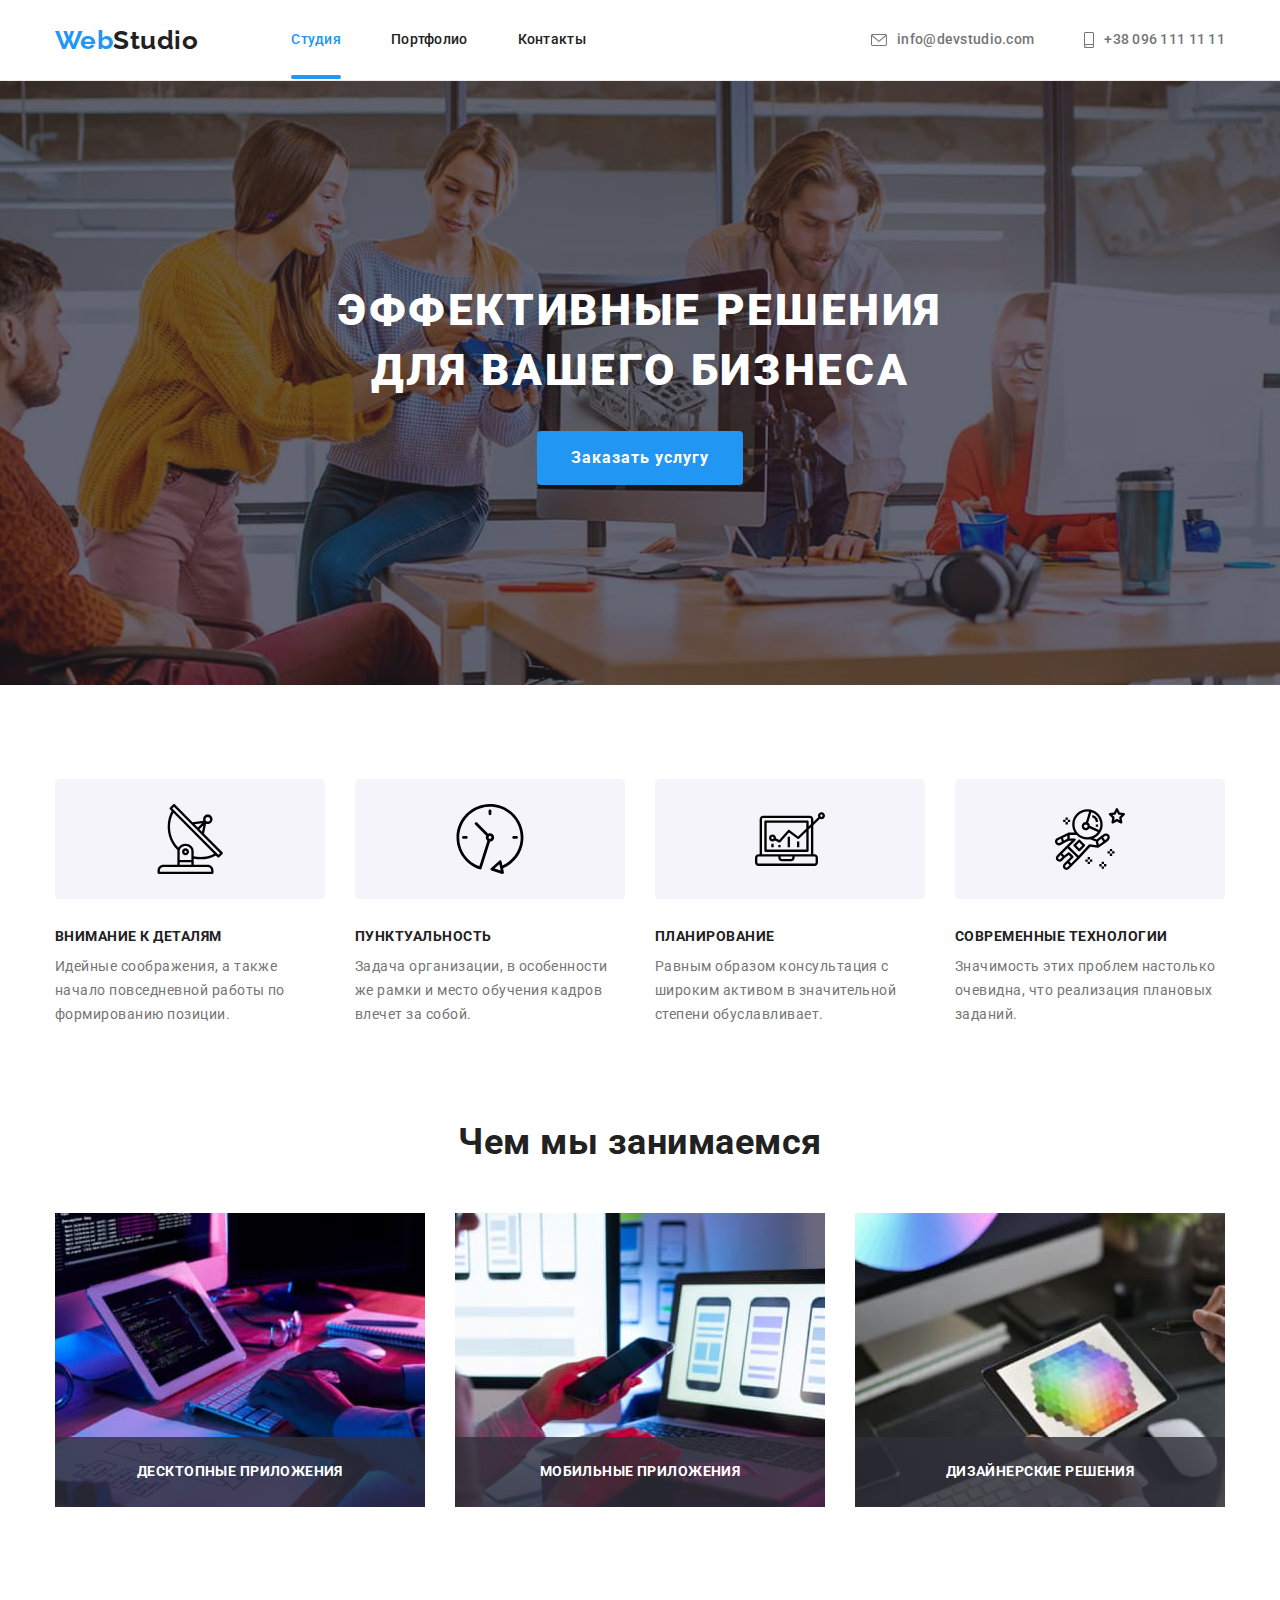
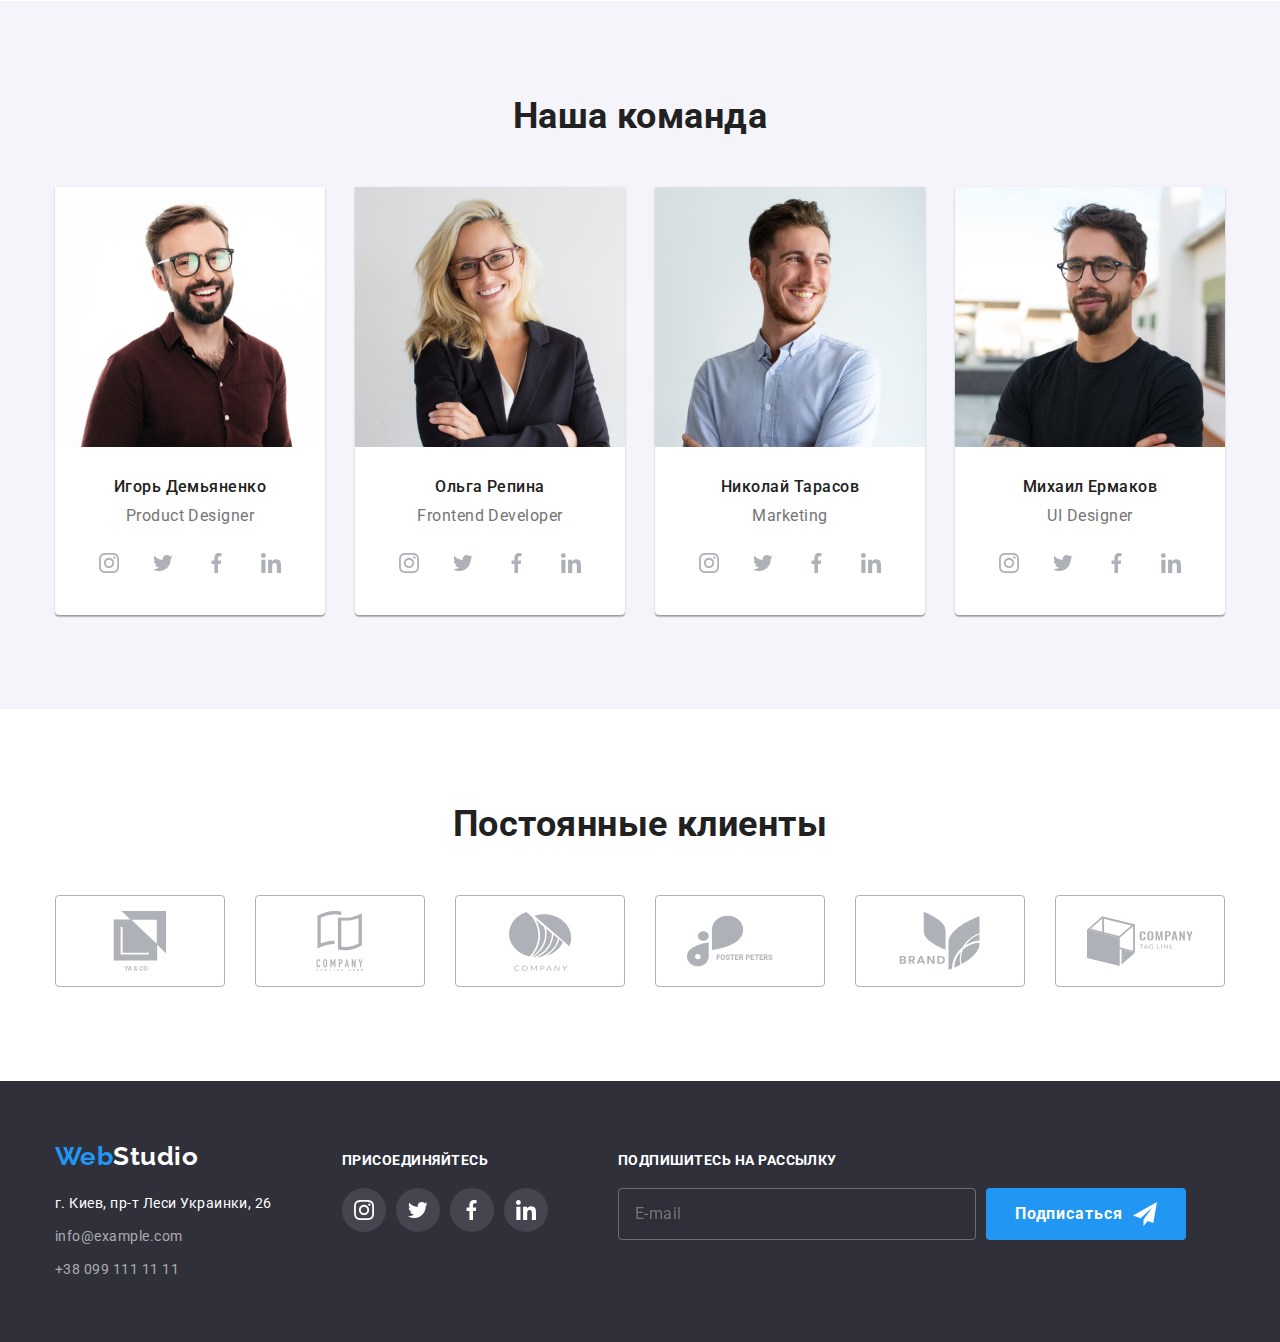
==== commit 6720b235: "Первый вариант работы" ====
--- a/index.html
+++ b/index.html
@@ -353,6 +353,60 @@
       <!-- Модальное окно -->
       <div class="backdrop is-hidden" data-modal>
         <div class="modal">
+          <form class="modal-form" autocomplete="off">
+            <p class="modal-title">Оставьте свои данные, мы вам перезвоним</p>
+            <div class="form-field">
+              <input class="form-field-input" type="text" name="username" id="username" />
+              <svg class="lable-icon">
+                <use href="./images/icons.svg#icon-user"></use>
+              </svg>
+              <label class="form-field-label" for="username"
+                ><span class="form-label-text">Имя</span>
+              </label>
+            </div>
+            <div class="form-field">
+              <input class="form-field-input" type="tel" name="user-nammber" id="user-nammber" />
+              <svg class="lable-icon">
+                <use href="./images/icons.svg#icon-phone-old"></use>
+              </svg>
+              <label class="form-field-label" for="user-nammber">
+                <span class="form-label-text">Телефон</span></label
+              >
+            </div>
+            <div class="form-field">
+              <input class="form-field-input" type="email" name="user-email" id="user-email" />
+              <svg class="lable-icon">
+                <use href="./images/icons.svg#icon-mail-alt"></use>
+              </svg>
+              <label class="form-field-label" for="user-email">
+                <span class="form-label-text">Почта</span></label
+              >
+            </div>
+
+            <div class="form-field comen">
+              <textarea
+                class="form-field-input comen"
+                name="text"
+                id="coment"
+                rows="5"
+                placeholder="Введите текст"
+              ></textarea>
+              <label class="form-field-label" for="coment">
+                <span class="form-label-text">Комментарий</span></label
+              >
+            </div>
+            <div class="checkbox">
+              <input class="checkbox-input" type="checkbox" name="policy" id="policy" />
+
+              <label class="checkbox-label" for="policy">
+                <svg class="checkbox-icon">
+                  <use href="./images/icons.svg#icon-checkbox"></use>
+                </svg>
+                Соглашаюсь с рассылкой и принимаю <a href=""> Условия договора</a>
+              </label>
+            </div>
+            <button class="button-subscibe module" type="submit">Отправить</button>
+          </form>
           <button data-modal-close class="close" type="button">
             <svg class="modal-close-icon">
               <use href="./images/icons.svg#icon-close"></use>
@@ -412,6 +466,25 @@
             </li>
           </ul>
         </div>
+        <div class="footer-links">
+          <h2 class="title">Подпишитесь на рассылку</h2>
+          <form class="form-subscibe">
+            <label for="email"></label>
+            <input
+              class="form-subscibe-input"
+              type="email"
+              name="email"
+              id="email"
+              placeholder="E-mail"
+            />
+            <button class="button-subscibe" type="submit">
+              Подписаться
+              <svg class="button-subscibe-icon">
+                <use href="./images/icons.svg#icon-papeplain"></use>
+              </svg>
+            </button>
+          </form>
+        </div>
       </div>
     </footer>
     <script src="./js/modal.js"></script>
--- a/css/styles.css
+++ b/css/styles.css
@@ -559,6 +559,159 @@
 
   background-color: var(--background-white-color);
 }
+.modal-title {
+  margin-bottom: 12px;
+  text-align: center;
+
+  font-weight: 700;
+  font-size: 20px;
+  color: var(--title-text-color);
+}
+
+.modal-form {
+  margin: 40px;
+  width: 448px;
+
+  margin-left: auto;
+  margin-right: auto;
+}
+
+.form-field {
+  position: relative;
+  display: flex;
+  flex-direction: column-reverse;
+  margin-bottom: 10px;
+}
+
+.form-field-label {
+  cursor: pointer;
+  margin-bottom: 4px;
+}
+.lable-icon {
+  position: absolute;
+  left: 12px;
+  top: 35px;
+
+  transition-property: fill;
+  transition-duration: 250ms;
+  transition-timing-function: cubic-bezier(0.4, 0, 0.2, 1);
+  transition-delay: 0ms;
+
+  width: 18px;
+  height: 18px;
+  fill: #000000;
+}
+
+.form-label-text {
+  font-size: 12px;
+  line-height: 1.17;
+  letter-spacing: 0.01em;
+}
+
+.form-field-input:focus {
+  border-color: var(--alt-accent-color);
+  outline: transparent;
+}
+
+.form-field-input:focus + .lable-icon {
+  fill: var(--alt-accent-color);
+}
+
+.form-field-input {
+  padding: 12px 42px;
+
+  transition-property: border-color;
+  transition-duration: 250ms;
+  transition-timing-function: cubic-bezier(0.4, 0, 0.2, 1);
+  transition-delay: 0ms;
+
+  border: 1px solid rgba(33, 33, 33, 0.2);
+  box-sizing: border-box;
+  border-radius: 4px;
+  letter-spacing: 0.01em;
+  color: #000000;
+  cursor: pointer;
+}
+
+/* для коментария */
+.form-field-input.comen {
+  font-size: 14px;
+  padding: 12px 16px;
+  resize: none;
+}
+.form-field.comen {
+  margin-bottom: 20px;
+}
+
+.checkbox {
+  position: relative;
+  display: flex;
+
+  align-items: center;
+  justify-content: center;
+  margin-bottom: 30px;
+}
+.checkbox label {
+  cursor: pointer;
+  font-size: 14px;
+  line-height: 1.71;
+}
+.checkbox a {
+  margin-left: 5px;
+  color: var(--accent-text-color);
+  text-decoration: underline;
+}
+
+.checkbox-icon {
+  width: 16px;
+  height: 15px;
+  margin-right: 7px;
+
+  transition-property: background-color, border-color, border-radius, box-shadow;
+  transition-duration: 250ms;
+  transition-timing-function: cubic-bezier(0.4, 0, 0.2, 1);
+  transition-delay: 0ms;
+
+  box-shadow: 0px 1px 3px rgba(0, 0, 0, 0.12), 0px 1px 1px rgba(0, 0, 0, 0.14),
+    0px 2px 1px rgba(0, 0, 0, 0.2);
+  border-radius: 4px;
+  border-width: 3px;
+  border: 1px solid var(--title-text-color);
+  fill: var(--background-white-color);
+}
+
+.checkbox-input {
+  position: absolute;
+  appearance: none;
+}
+
+.checkbox-label {
+  display: flex;
+  align-items: center;
+}
+
+.checkbox-input:checked + .checkbox-label .checkbox-icon {
+  background-color: var(--accent-text-color);
+  border-color: transparent;
+  border-radius: 2px;
+  box-shadow: none;
+}
+
+.button-subscibe.module {
+  background-color: var(--alt-accent-color);
+  margin-left: auto;
+  margin-right: auto;
+
+  transition-property: background-color;
+  transition-duration: 250ms;
+  transition-timing-function: cubic-bezier(0.4, 0, 0.2, 1);
+  transition-delay: 0ms;
+}
+
+.button-subscibe.module:focus,
+.button-subscibe.module:hover {
+  background-color: var(--accent-text-color);
+}
 
 /* Кнопка-иконка закрытия окна */
 .close {
@@ -672,6 +825,51 @@
   background-color: var(--accent-text-color);
 }
 
+/* Подпишитесь на рассылку */
+
+.form-subscibe {
+  display: flex;
+}
+.form-subscibe-input {
+  width: 358px;
+  margin-right: 10px;
+  padding: 15px 16px;
+
+  line-height: 1.25;
+  letter-spacing: 0.03em;
+  background-color: transparent;
+  color: rgba(255, 255, 255, 0.6);
+  border-radius: 4px;
+  border: 1px solid rgba(255, 255, 255, 0.3);
+  filter: drop-shadow(0px 4px 4px rgba(0, 0, 0, 0.15));
+}
+
+.button-subscibe {
+  display: flex;
+  align-items: center;
+  justify-content: center;
+
+  min-width: 200px;
+  min-height: 50px;
+
+  color: var(--background-white-color);
+  background-color: var(--accent-text-color);
+  font-weight: 700;
+  font-size: 16px;
+  line-height: 1.88;
+  letter-spacing: 0.06em;
+  border-radius: 4px;
+  border-color: transparent;
+  cursor: pointer;
+}
+
+.button-subscibe-icon {
+  margin-left: 10px;
+  width: 24px;
+  height: 24px;
+  fill: currentColor;
+}
+
 /* Страница Портфолио */
 .section .filtr {
   display: flex;
